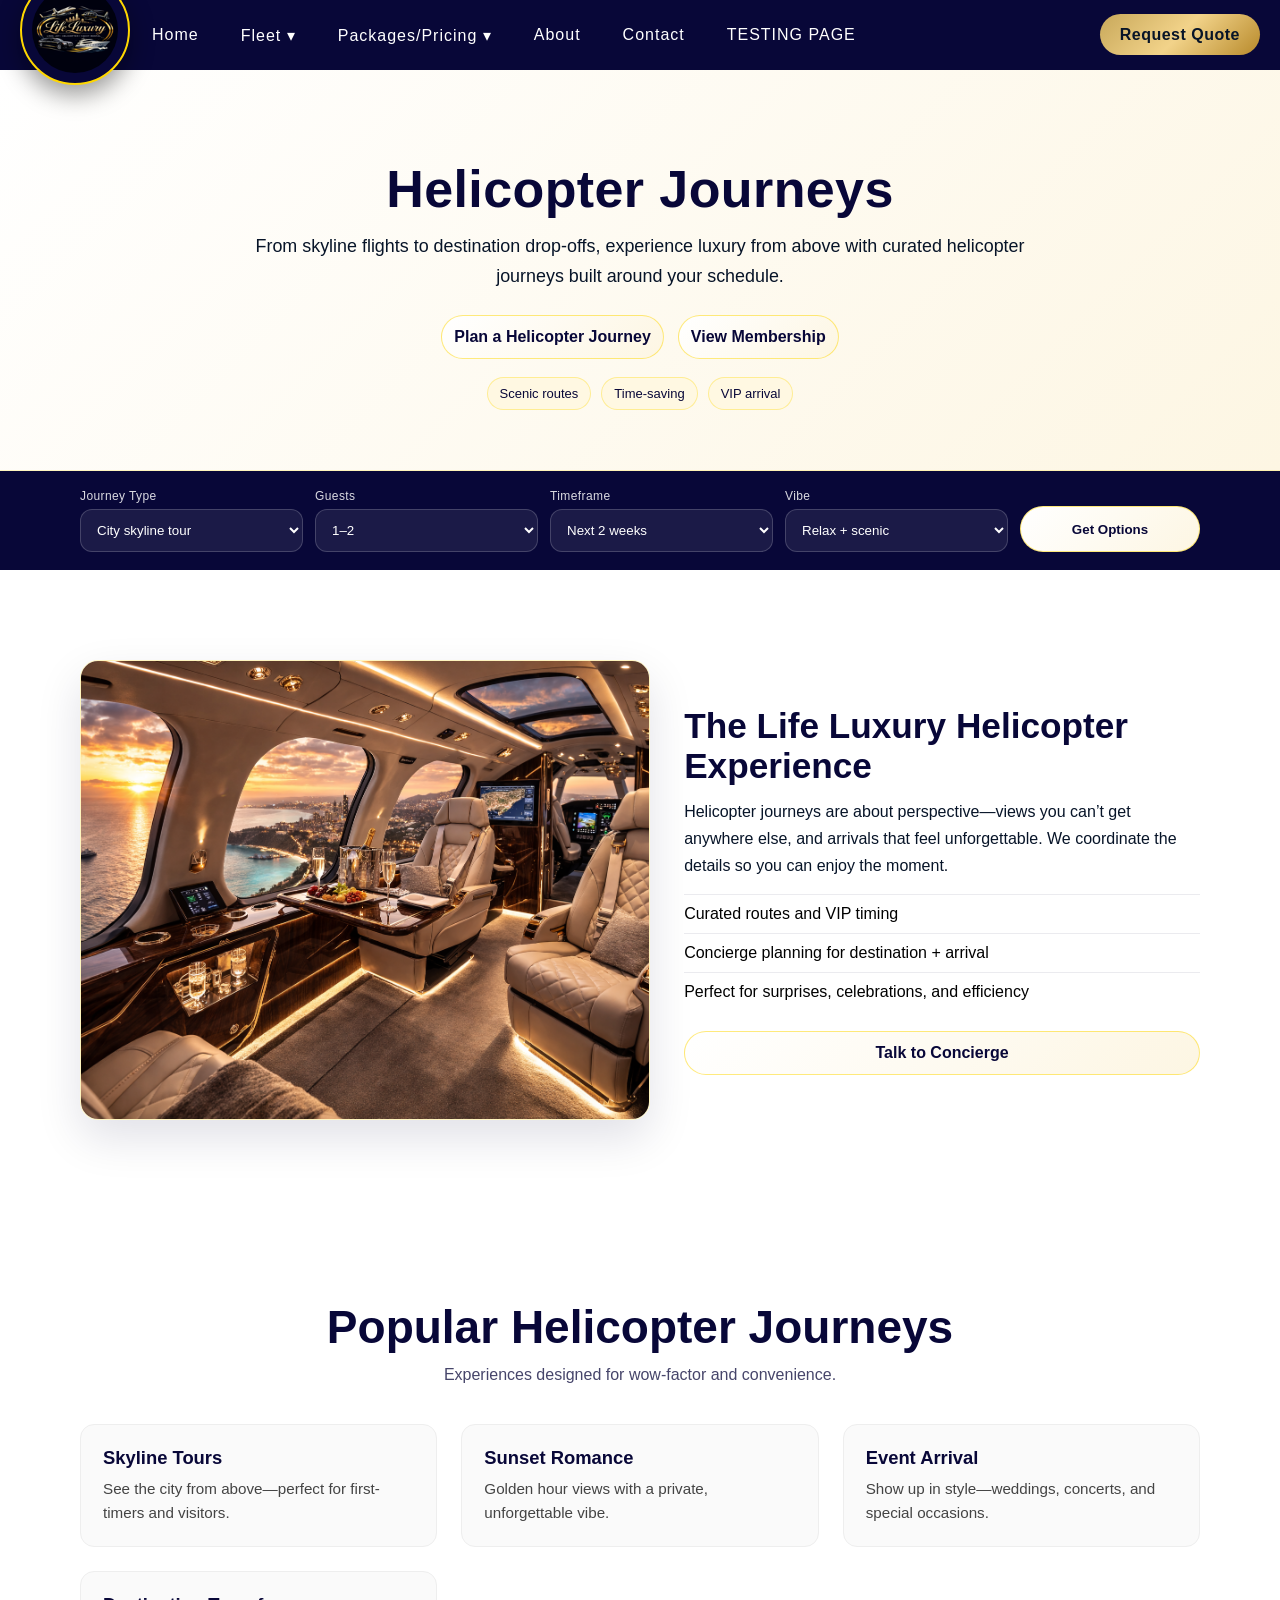
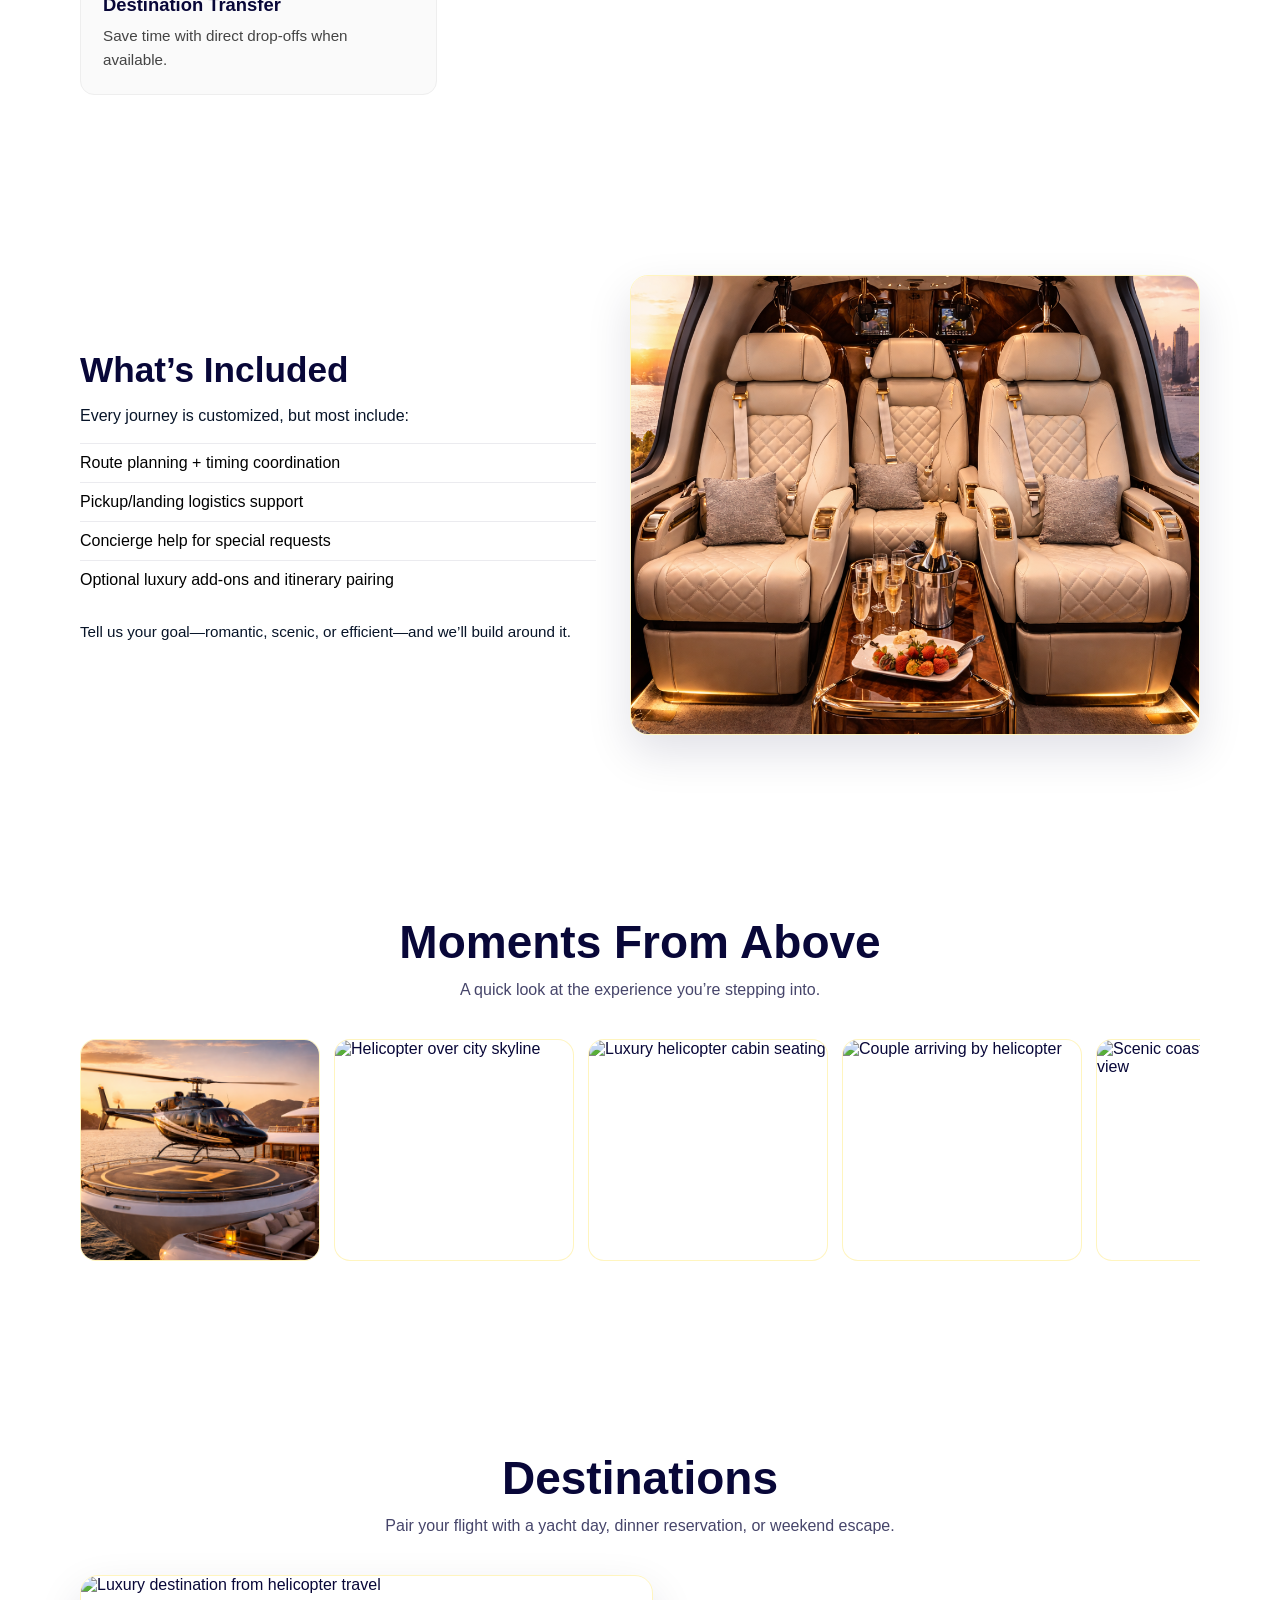
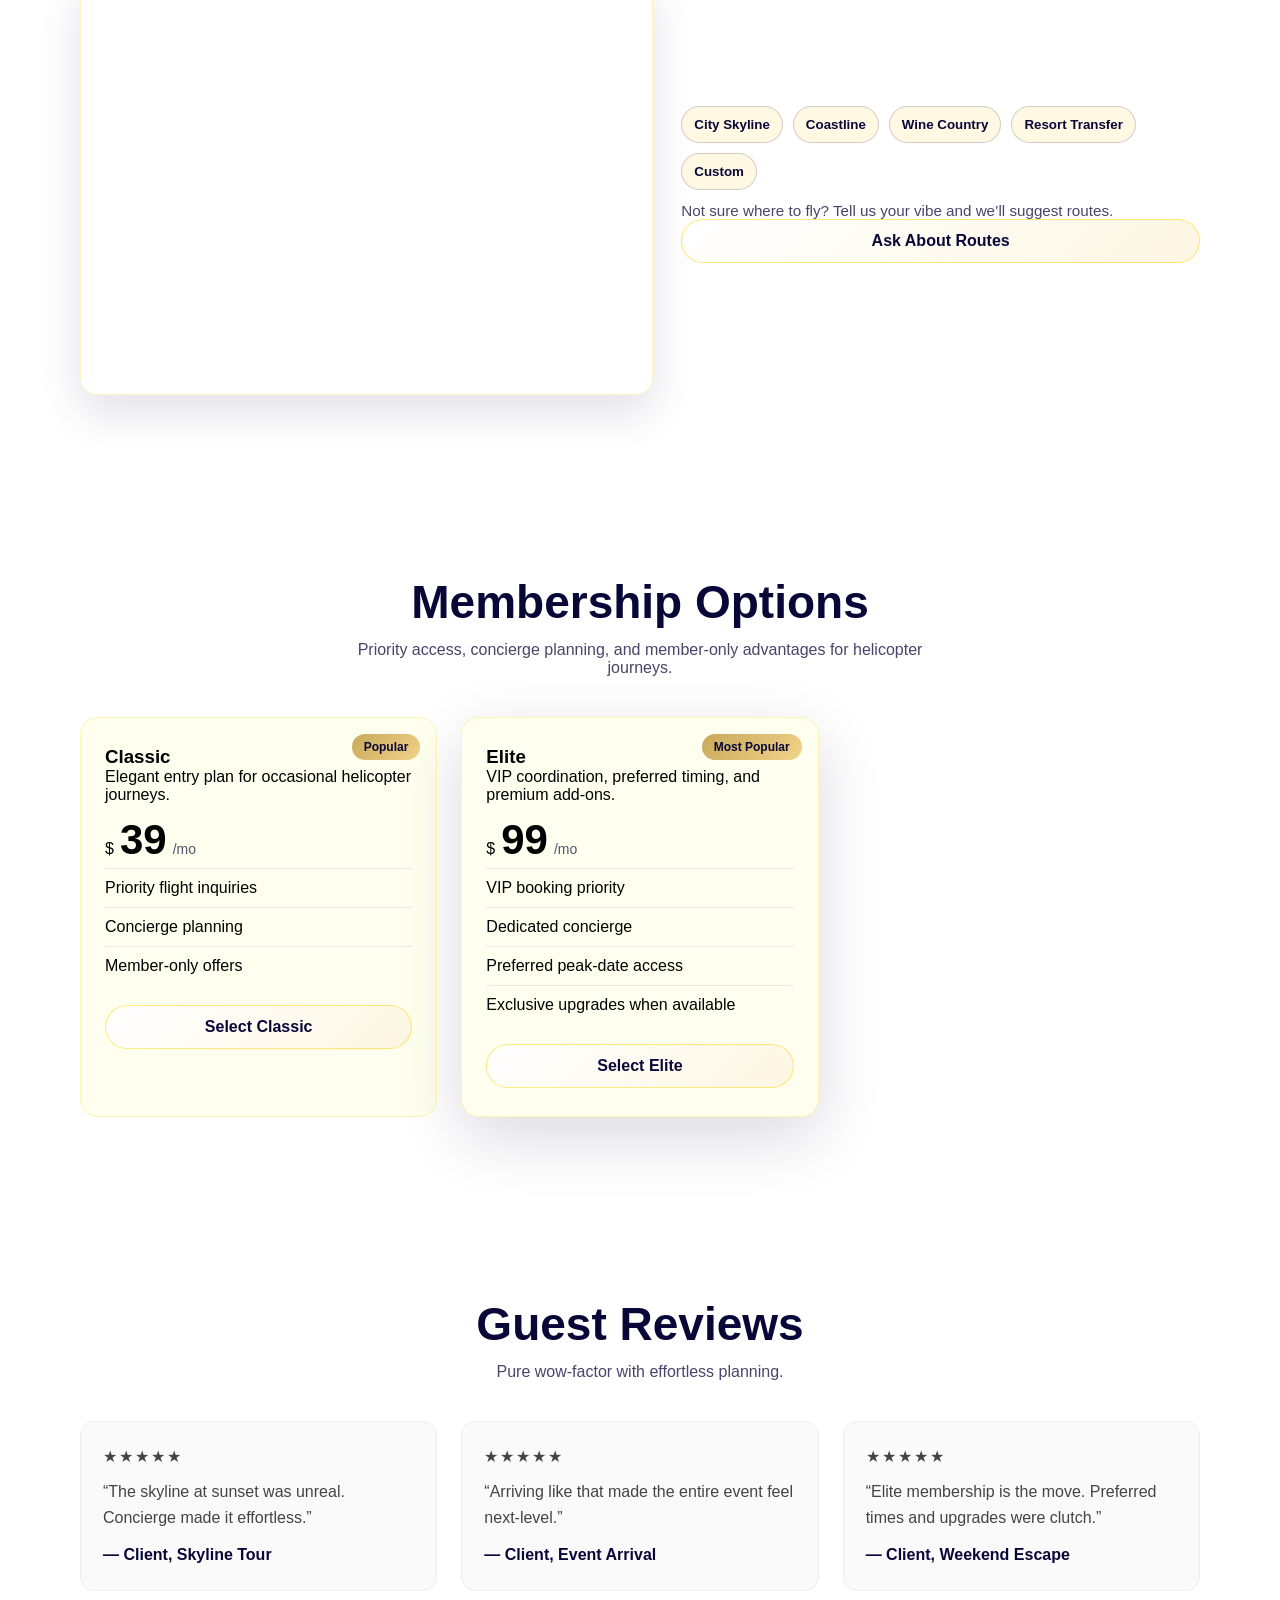
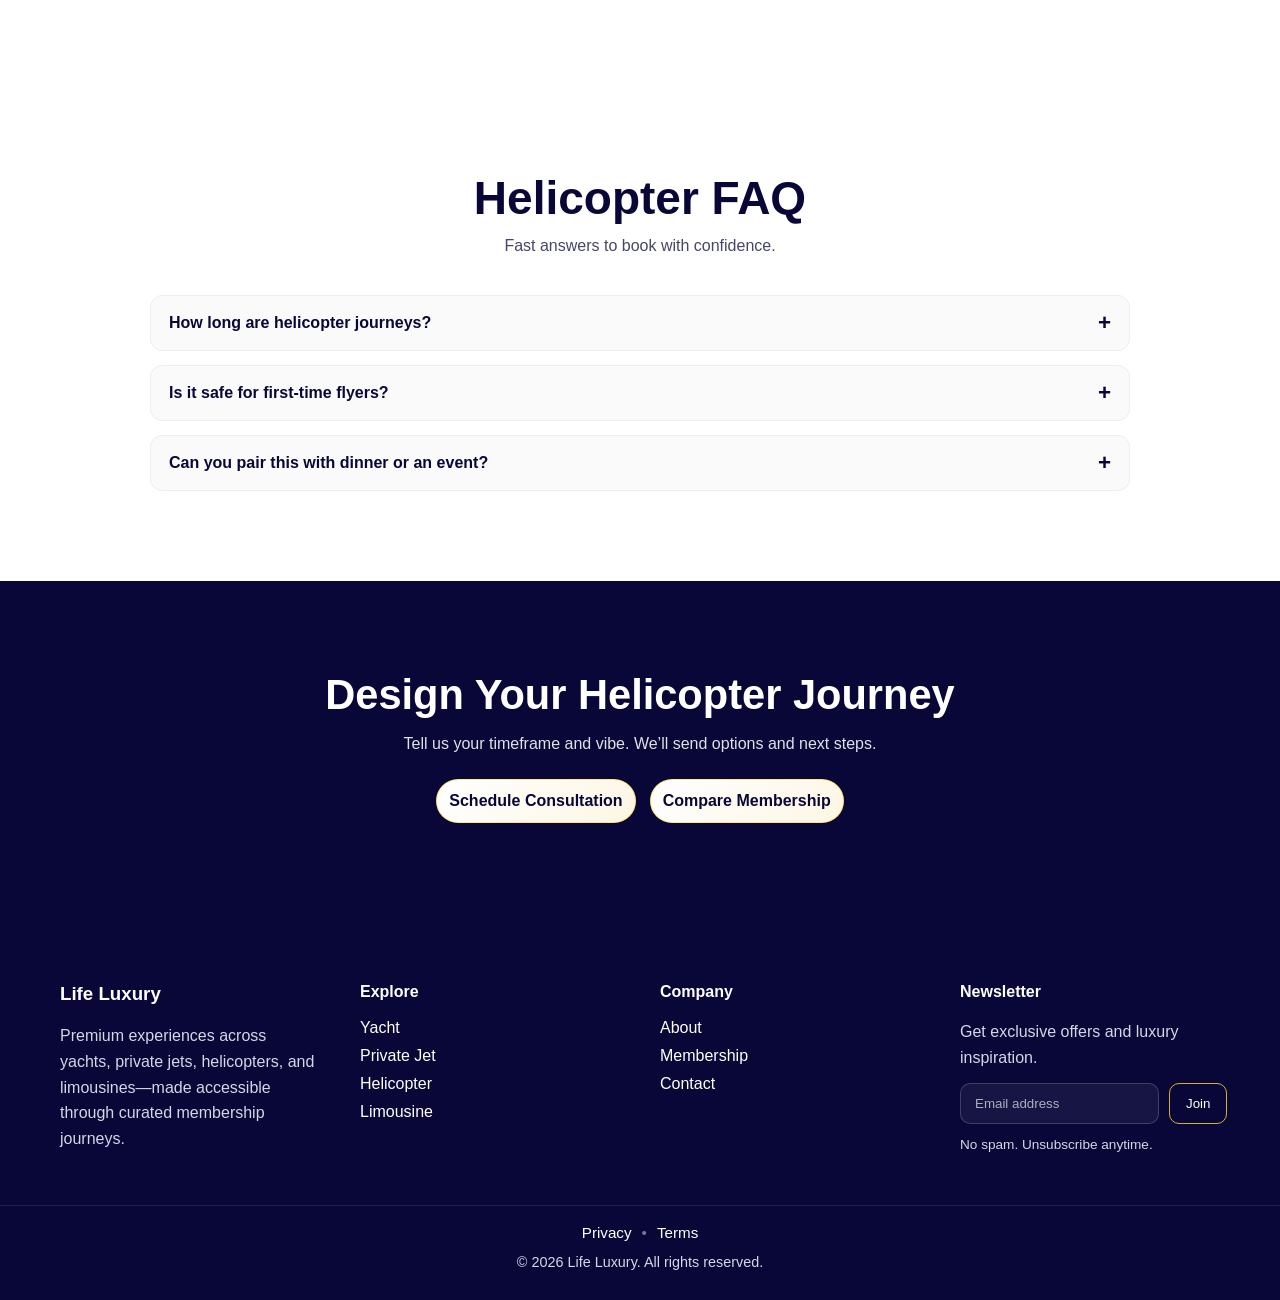
==== helicopters.html @ 91a3f9d5 "add more pictures" ====
<!doctype html>
<html lang="en">
  <head>
    <meta charset="UTF-8" />
    <meta name="viewport" content="width=device-width, initial-scale=1.0" />
    <title>Helicopter Journeys</title>
    <link rel="stylesheet" href="CSS/helicopter.css" />
    <link rel="stylesheet" href="CSS/main.css" />
  </head>
  <body>
    <header class="site-header">
      <!-- Logo -->
      <div id="logo">
        <a href="index.html">
          <img src="images/life-luxury-logo.png" alt="Life Luxury Logo" />
        </a>
      </div>

      <!-- Hamburger -->
      <button
        class="nav-toggle"
        id="navToggle"
        type="button"
        aria-label="Open menu"
        aria-expanded="false"
        aria-controls="luxNav"
      >
        <span></span>
        <span></span>
        <span></span>
      </button>

      <!-- NAV -->
      <nav class="lux-nav" id="luxNav">
        <ul class="nav-links">
          <li><a href="index.html">Home</a></li>

          <li class="has-dropdown" tabindex="0">
            <a href="#">Fleet ▾</a>
            <ul class="dropdown">
              <li><a href="yachts.html">Yachts</a></li>
              <li><a href="jets.html">Private Jets</a></li>
              <li><a href="helicopters.html">Helicopters</a></li>
              <li><a href="limos.html">Limousines</a></li>
            </ul>
          </li>

          <li class="has-dropdown" tabindex="0">
            <a href="#">Packages/Pricing ▾</a>
            <ul class="dropdown">
              <li><a href="packages.html">Signature Experiences</a></li>
              <li><a href="proposal.html">Proposal Packages</a></li>
              <li><a href="pricing.html">Pricing</a></li>
            </ul>
          </li>

          <li><a href="about.html">About</a></li>
          <li><a href="contact.html">Contact</a></li>
          <li><a href="test.html">TESTING PAGE</a></li>
        </ul>
      </nav>

      <!-- CTA -->
      <div class="header-cta">
        <a href="contact.html" class="nav-cta">Request Quote</a>
      </div>
    </header>
    <!-- Main Content -->
    <!-- HERO -->
    <section class="lux-hero helicopter-hero" id="top">
      <div class="lux-wrap">
        <div class="lux-hero-content">
          <h1>Helicopter Journeys</h1>
          <p>
            From skyline flights to destination drop-offs, experience luxury
            from above with curated helicopter journeys built around your
            schedule.
          </p>

          <div class="lux-hero-actions">
            <a class="lux-btn" href="#consultation"
              >Plan a Helicopter Journey</a
            >
            <a class="lux-btn lux-btn-ghost" href="pricing.html"
              >View Membership</a
            >
          </div>

          <div class="lux-trust-row" aria-label="Key benefits">
            <span class="lux-trust-pill">Scenic routes</span>
            <span class="lux-trust-pill">Time-saving</span>
            <span class="lux-trust-pill">VIP arrival</span>
          </div>
        </div>
      </div>
    </section>

    <!-- QUICK STRIP -->
    <section class="lux-quick" aria-label="Quick quote strip">
      <div class="lux-wrap">
        <form class="lux-quick-form" action="#consultation">
          <div class="lux-quick-grid">
            <label class="lux-field">
              <span class="lux-label">Journey Type</span>
              <select class="lux-input" name="journeyType">
                <option>City skyline tour</option>
                <option>Romantic sunset flight</option>
                <option>Event arrival</option>
                <option>Destination transfer</option>
                <option>Custom</option>
              </select>
            </label>

            <label class="lux-field">
              <span class="lux-label">Guests</span>
              <select class="lux-input" name="guests">
                <option>1–2</option>
                <option>3–4</option>
                <option>5–6</option>
                <option>Group / multiple flights</option>
              </select>
            </label>

            <label class="lux-field">
              <span class="lux-label">Timeframe</span>
              <select class="lux-input" name="timeframe">
                <option>Next 2 weeks</option>
                <option>Next month</option>
                <option>2–3 months</option>
                <option>Flexible</option>
              </select>
            </label>

            <label class="lux-field">
              <span class="lux-label">Vibe</span>
              <select class="lux-input" name="vibe">
                <option>Relax + scenic</option>
                <option>Luxury + celebration</option>
                <option>Fast + efficient</option>
              </select>
            </label>

            <button class="lux-btn" type="submit">Get Options</button>
          </div>
        </form>
      </div>
    </section>

    <!-- SPLIT #1 -->
    <section class="lux-split" aria-label="Helicopter experience">
      <div class="lux-wrap">
        <div class="lux-split-grid">
          <div class="lux-split-media">
            <img
              src="images/luxury-helicopter-lifestyle.png"
              alt="Luxury helicopter lifestyle"
              loading="lazy"
            />
          </div>

          <div class="lux-split-text">
            <h2>The Life Luxury Helicopter Experience</h2>
            <p>
              Helicopter journeys are about perspective—views you can’t get
              anywhere else, and arrivals that feel unforgettable. We coordinate
              the details so you can enjoy the moment.
            </p>

            <ul class="lux-list">
              <li>Curated routes and VIP timing</li>
              <li>Concierge planning for destination + arrival</li>
              <li>Perfect for surprises, celebrations, and efficiency</li>
            </ul>

            <a class="lux-btn" href="#consultation">Talk to Concierge</a>
          </div>
        </div>
      </div>
    </section>

    <!-- POPULAR JOURNEYS -->
    <section class="lux-section" id="journeys">
      <div class="lux-wrap">
        <header class="lux-head">
          <h2>Popular Helicopter Journeys</h2>
          <p class="lux-sub">
            Experiences designed for wow-factor and convenience.
          </p>
        </header>

        <div class="lux-grid lux-grid-4">
          <article class="lux-mini-card">
            <h3>Skyline Tours</h3>
            <p>
              See the city from above—perfect for first-timers and visitors.
            </p>
          </article>

          <article class="lux-mini-card">
            <h3>Sunset Romance</h3>
            <p>Golden hour views with a private, unforgettable vibe.</p>
          </article>

          <article class="lux-mini-card">
            <h3>Event Arrival</h3>
            <p>Show up in style—weddings, concerts, and special occasions.</p>
          </article>

          <article class="lux-mini-card">
            <h3>Destination Transfer</h3>
            <p>Save time with direct drop-offs when available.</p>
          </article>
        </div>
      </div>
    </section>

    <!-- SPLIT #2 -->
    <section class="lux-split lux-split-reverse" aria-label="What's included">
      <div class="lux-wrap">
        <div class="lux-split-grid">
          <div class="lux-split-text">
            <h2>What’s Included</h2>
            <p>Every journey is customized, but most include:</p>

            <ul class="lux-list">
              <li>Route planning + timing coordination</li>
              <li>Pickup/landing logistics support</li>
              <li>Concierge help for special requests</li>
              <li>Optional luxury add-ons and itinerary pairing</li>
            </ul>

            <p class="lux-note">
              Tell us your goal—romantic, scenic, or efficient—and we’ll build
              around it.
            </p>
          </div>

          <div class="lux-split-media">
            <img
              src="images/helicopter-cabin.png"
              alt="Helicopter cabin interior"
              loading="lazy"
            />
          </div>
        </div>
      </div>
    </section>

    <!-- GALLERY -->
    <section class="lux-section alt" aria-label="Gallery">
      <div class="lux-wrap">
        <header class="lux-head">
          <h2>Moments From Above</h2>
          <p class="lux-sub">
            A quick look at the experience you’re stepping into.
          </p>
        </header>

        <div
          class="lux-gallery"
          role="region"
          aria-label="Helicopter photo gallery"
        >
          <figure class="lux-gallery-item">
            <img
              src="images/helicopter-on-helopad.png"
              alt="Helicopter at helipad"
              loading="lazy"
            />
          </figure>
          <figure class="lux-gallery-item">
            <img
              src="images/heli-gallery-2.jpg"
              alt="Helicopter over city skyline"
              loading="lazy"
            />
          </figure>
          <figure class="lux-gallery-item">
            <img
              src="images/heli-gallery-3.jpg"
              alt="Luxury helicopter cabin seating"
              loading="lazy"
            />
          </figure>
          <figure class="lux-gallery-item">
            <img
              src="images/heli-gallery-4.jpg"
              alt="Couple arriving by helicopter"
              loading="lazy"
            />
          </figure>
          <figure class="lux-gallery-item">
            <img
              src="images/heli-gallery-5.jpg"
              alt="Scenic coastline helicopter view"
              loading="lazy"
            />
          </figure>
        </div>
      </div>
    </section>

    <!-- DESTINATIONS -->
    <section class="lux-section" id="destinations">
      <div class="lux-wrap">
        <header class="lux-head">
          <h2>Destinations</h2>
          <p class="lux-sub">
            Pair your flight with a yacht day, dinner reservation, or weekend
            escape.
          </p>
        </header>

        <div class="lux-destinations">
          <div class="lux-destinations-media">
            <img
              src="images/heli-destination.jpg"
              alt="Luxury destination from helicopter travel"
              loading="lazy"
            />
          </div>

          <div class="lux-destinations-text">
            <div class="lux-chips" role="list" aria-label="Destination ideas">
              <button class="lux-chip" type="button">City Skyline</button>
              <button class="lux-chip" type="button">Coastline</button>
              <button class="lux-chip" type="button">Wine Country</button>
              <button class="lux-chip" type="button">Resort Transfer</button>
              <button class="lux-chip" type="button">Custom</button>
            </div>

            <p class="lux-note">
              Not sure where to fly? Tell us your vibe and we’ll suggest routes.
            </p>

            <a class="lux-btn lux-btn-ghost" href="#consultation"
              >Ask About Routes</a
            >
          </div>
        </div>
      </div>
    </section>

    <!-- MEMBERSHIP PREVIEW -->
    <section class="lux-pricing-preview alt" id="membership">
      <div class="lux-wrap">
        <header class="lux-head">
          <h2>Membership Options</h2>
          <p class="lux-sub">
            Priority access, concierge planning, and member-only advantages for
            helicopter journeys.
          </p>
        </header>

        <div class="lux-grid lux-grid-2">
          <article class="lux-card">
            <div class="lux-card-top">
              <h3>Classic</h3>
              <p>Elegant entry plan for occasional helicopter journeys.</p>
            </div>

            <div class="lux-badge">Popular</div>

            <div class="lux-price">
              <span class="lux-currency">$</span>
              <span class="lux-amount" data-month="39" data-year="399">39</span>
              <span class="lux-per" data-month="/mo" data-year="/yr">/mo</span>
            </div>

            <ul class="lux-list">
              <li>Priority flight inquiries</li>
              <li>Concierge planning</li>
              <li>Member-only offers</li>
            </ul>

            <a class="lux-btn" href="pricing.html">Select Classic</a>
          </article>

          <article class="lux-card lux-elite">
            <div class="lux-card-top">
              <h3>Elite</h3>
              <p>VIP coordination, preferred timing, and premium add-ons.</p>
            </div>

            <div class="lux-badge">Most Popular</div>

            <div class="lux-price">
              <span class="lux-currency">$</span>
              <span class="lux-amount" data-month="99" data-year="999">99</span>
              <span class="lux-per" data-month="/mo" data-year="/yr">/mo</span>
            </div>

            <ul class="lux-list">
              <li>VIP booking priority</li>
              <li>Dedicated concierge</li>
              <li>Preferred peak-date access</li>
              <li>Exclusive upgrades when available</li>
            </ul>

            <a class="lux-btn" href="pricing.html">Select Elite</a>
          </article>
        </div>
      </div>
    </section>

    <!-- REVIEWS -->
    <section class="lux-section" id="reviews">
      <div class="lux-wrap">
        <header class="lux-head">
          <h2>Guest Reviews</h2>
          <p class="lux-sub">Pure wow-factor with effortless planning.</p>
        </header>

        <div class="lux-grid lux-grid-3">
          <article class="lux-quote">
            <p class="lux-stars" aria-label="5 out of 5 stars">★★★★★</p>
            <p>
              “The skyline at sunset was unreal. Concierge made it effortless.”
            </p>
            <p class="lux-quote-by">— Client, Skyline Tour</p>
          </article>

          <article class="lux-quote">
            <p class="lux-stars" aria-label="5 out of 5 stars">★★★★★</p>
            <p>“Arriving like that made the entire event feel next-level.”</p>
            <p class="lux-quote-by">— Client, Event Arrival</p>
          </article>

          <article class="lux-quote">
            <p class="lux-stars" aria-label="5 out of 5 stars">★★★★★</p>
            <p>
              “Elite membership is the move. Preferred times and upgrades were
              clutch.”
            </p>
            <p class="lux-quote-by">— Client, Weekend Escape</p>
          </article>
        </div>
      </div>
    </section>

    <!-- FAQ -->
    <section class="lux-section alt" id="faq">
      <div class="lux-wrap">
        <header class="lux-head">
          <h2>Helicopter FAQ</h2>
          <p class="lux-sub">Fast answers to book with confidence.</p>
        </header>

        <div class="lux-faq">
          <details class="lux-faq-item">
            <summary>How long are helicopter journeys?</summary>
            <p>
              Journeys vary—from short scenic flights to longer transfers. We’ll
              tailor it to your goal and schedule.
            </p>
          </details>

          <details class="lux-faq-item">
            <summary>Is it safe for first-time flyers?</summary>
            <p>
              Yes. We guide you through arrival, boarding, comfort, and
              expectations so it feels smooth.
            </p>
          </details>

          <details class="lux-faq-item">
            <summary>Can you pair this with dinner or an event?</summary>
            <p>
              Absolutely—concierge can coordinate timing and pairing for a full
              luxury itinerary.
            </p>
          </details>
        </div>
      </div>
    </section>

    <!-- FINAL CTA -->
    <section id="consultation" class="lux-cta">
      <div class="lux-wrap">
        <h2>Design Your Helicopter Journey</h2>
        <p>
          Tell us your timeframe and vibe. We’ll send options and next steps.
        </p>

        <div class="lux-cta-actions">
          <a class="lux-btn" href="contact.html">Schedule Consultation</a>
          <a class="lux-btn lux-btn-ghost" href="pricing.html"
            >Compare Membership</a
          >
        </div>
      </div>
    </section>

    <!-- FOOTER -->
    <footer class="lux-footer">
      <div class="lux-footer-container">
        <div>
          <h3>Life Luxury</h3>
          <p>
            Premium experiences across yachts, private jets, helicopters, and
            limousines—made accessible through curated membership journeys.
          </p>
        </div>

        <div>
          <h4>Explore</h4>
          <ul>
            <li><a href="yacht.html">Yacht</a></li>
            <li><a href="jet.html">Private Jet</a></li>
            <li><a href="helicopter.html">Helicopter</a></li>
            <li><a href="limousine.html">Limousine</a></li>
          </ul>
        </div>

        <div>
          <h4>Company</h4>
          <ul>
            <li><a href="about.html">About</a></li>
            <li><a href="pricing.html">Membership</a></li>
            <li><a href="contact.html">Contact</a></li>
          </ul>
        </div>

        <div>
          <h4>Newsletter</h4>
          <p class="lux-muted">Get exclusive offers and luxury inspiration.</p>
          <form class="lux-newsletter">
            <input
              type="email"
              placeholder="Email address"
              aria-label="Email address"
            />
            <button type="submit">Join</button>
          </form>
          <p class="lux-legal-note">No spam. Unsubscribe anytime.</p>
        </div>
      </div>

      <div class="lux-footer-bottom">
        <div class="lux-legal-links">
          <a href="privacy.html">Privacy</a>
          <span class="lux-dot">•</span>
          <a href="terms.html">Terms</a>
        </div>
        <p class="lux-copy">
          © <span id="year"></span> Life Luxury. All rights reserved.
        </p>
      </div>
    </footer>
    <script src="JS/helicopter.js"></script>
  </body>
</html>
---- CSS/helicopter.css ----
/* =========================================================
   HELICOPTER PAGE — CSS (MATCHES YOUR YACHT + JET PAGES)
   Paste at the BOTTOM of main.css
   Uses your existing .lux- system + navy/ivory/gold palette
   ========================================================= */

/* Hero variation (on-brand, unique to helicopter) */
.helicopter-hero {
  background: linear-gradient(135deg, #ffffff, #fdf6e3);
  border-bottom: 1px solid rgba(255, 215, 0, 0.25);
}

/* Optional: if you want a helicopter hero background image
.helicopter-hero{
  background:
    linear-gradient(135deg, rgba(255,255,255,0.92), rgba(253,246,227,0.92)),
    url("../images/heli-hero.jpg") center/cover no-repeat;
  border-bottom: 1px solid rgba(255,215,0,0.25);
}
*/

/* =========================
   HERO (inherits your jet/yacht styling)
   ========================= */
.lux-hero {
  padding: 90px 16px 60px;
  position: relative;
  overflow: hidden;
}

.lux-hero-content {
  max-width: 920px;
  margin: 0 auto;
  text-align: center;
}

.lux-hero h1 {
  font-size: clamp(2rem, 4.8vw, 3.25rem);
  line-height: 1.12;
  letter-spacing: 0.4px;
  color: #080738;
  margin-bottom: 14px;
}

.lux-hero p {
  font-size: clamp(1rem, 1.4vw, 1.15rem);
  line-height: 1.65;
  color: #071428;
  max-width: 780px;
  margin: 0 auto 24px;
}

.lux-hero-actions {
  display: flex;
  justify-content: center;
  gap: 14px;
  flex-wrap: wrap;
  margin-top: 10px;
}

/* Trust pills */
.lux-trust-row {
  display: flex;
  justify-content: center;
  gap: 10px;
  flex-wrap: wrap;
  margin-top: 18px;
}

.lux-trust-pill {
  padding: 8px 12px;
  border-radius: 999px;
  font-size: 13px;
  color: #080738;
  background: #fff8e2;
  border: 1px solid rgba(255, 215, 0, 0.35);
}

/* =========================
   QUICK QUOTE STRIP (same as jet/yacht)
   ========================= */
.lux-quick {
  background: #080738;
  color: #ffffff;
  padding: 18px 16px;
}

.lux-quick-form {
  margin: 0;
}

.lux-quick-grid {
  display: grid;
  grid-template-columns: repeat(4, minmax(140px, 1fr)) auto;
  gap: 12px;
  align-items: end;
}

.lux-field {
  display: grid;
  gap: 6px;
}

.lux-label {
  font-size: 12px;
  letter-spacing: 0.4px;
  color: rgba(255, 255, 255, 0.85);
}

.lux-input {
  width: 100%;
  padding: 12px 12px;
  border-radius: 12px;
  border: 1px solid rgba(255, 255, 255, 0.18);
  background: rgba(255, 255, 255, 0.08);
  color: #ffffff;
  outline: none;
}

.lux-input:focus {
  border-color: #d4af37;
  box-shadow: 0 0 0 4px rgba(212, 175, 55, 0.18);
}

.lux-input option {
  color: #080738;
}

/* Make button fit strip */
.lux-quick .lux-btn {
  min-width: 180px;
  height: 46px;
  display: inline-flex;
  align-items: center;
  justify-content: center;
  padding: 0 18px;
}

/* Responsive */
@media (max-width: 980px) {
  .lux-quick-grid {
    grid-template-columns: 1fr 1fr;
  }
  .lux-quick .lux-btn {
    grid-column: 1 / -1;
    width: 100%;
  }
}

/* =========================
   SPLIT (flip-flop)
   ========================= */
.lux-split {
  padding: 90px 20px;
  background: #ffffff;
}

.lux-split-grid {
  display: grid;
  grid-template-columns: 1.05fr 0.95fr;
  gap: 34px;
  align-items: center;
}

/* Reverse */
.lux-split-reverse .lux-split-grid {
  grid-template-columns: 0.95fr 1.05fr;
}
.lux-split-reverse .lux-split-media {
  order: 2;
}
.lux-split-reverse .lux-split-text {
  order: 1;
}

/* Images */
.lux-split-media img {
  width: 100%;
  height: 460px;
  object-fit: cover;
  border-radius: 18px;
  border: 1px solid rgba(255, 215, 0, 0.25);
  box-shadow: 0 18px 45px rgba(8, 7, 56, 0.12);
}

.lux-split-text h2 {
  font-size: clamp(1.6rem, 3vw, 2.2rem);
  margin-bottom: 12px;
  color: #080738;
}

.lux-split-text p {
  color: #071428;
  line-height: 1.7;
  margin-bottom: 14px;
}

.lux-note {
  font-size: 0.95rem;
  color: rgba(8, 7, 56, 0.75);
  margin-top: 10px;
}

@media (max-width: 900px) {
  .lux-split-grid {
    grid-template-columns: 1fr;
  }
  .lux-split-media img {
    height: 320px;
  }
}

/* =========================
   SECTIONS + GRID VARIANTS
   ========================= */
.lux-section {
  padding: 90px 20px;
  background: #ffffff;
  color: #080738;
}

.lux-section.alt {
  background: #ffffff;
}

.lux-grid-2 {
  grid-template-columns: repeat(2, 1fr);
}
.lux-grid-3 {
  grid-template-columns: repeat(3, 1fr);
}
.lux-grid-4 {
  grid-template-columns: repeat(4, 1fr);
}

@media (max-width: 1100px) {
  .lux-grid-4 {
    grid-template-columns: repeat(2, 1fr);
  }
  .lux-grid-3 {
    grid-template-columns: repeat(2, 1fr);
  }
}

@media (max-width: 700px) {
  .lux-grid-2,
  .lux-grid-3,
  .lux-grid-4 {
    grid-template-columns: 1fr;
  }
}

/* Mini cards (Popular Journeys) */
.lux-mini-card {
  background: #fafafa;
  border: 1px solid #eee;
  border-radius: 14px;
  padding: 22px;
  transition: 0.3s ease;
  text-align: left;
}

.lux-mini-card h3 {
  color: #080738;
  margin-bottom: 8px;
  font-size: 1.15rem;
}

.lux-mini-card p {
  color: #444;
  line-height: 1.55;
  font-size: 0.95rem;
}

.lux-mini-card:hover {
  transform: translateY(-6px);
  border-color: #d4af37;
  box-shadow: 0 16px 36px rgba(0, 0, 0, 0.07);
}

/* =========================
   GALLERY STRIP
   ========================= */
.lux-gallery {
  display: grid;
  grid-auto-flow: column;
  grid-auto-columns: minmax(240px, 1fr);
  gap: 14px;
  overflow-x: auto;
  padding-bottom: 10px;
  scroll-snap-type: x mandatory;
}

.lux-gallery::-webkit-scrollbar {
  height: 10px;
}

.lux-gallery::-webkit-scrollbar-thumb {
  background: rgba(8, 7, 56, 0.2);
  border-radius: 999px;
}

.lux-gallery-item {
  scroll-snap-align: start;
  border-radius: 16px;
  overflow: hidden;
  border: 1px solid rgba(255, 215, 0, 0.25);
  background: #ffffff;
}

.lux-gallery-item img {
  width: 100%;
  height: 220px;
  object-fit: cover;
}

/* =========================
   DESTINATIONS (image + chips)
   ========================= */
.lux-destinations {
  display: grid;
  grid-template-columns: 1.05fr 0.95fr;
  gap: 28px;
  align-items: center;
}

.lux-destinations-media img {
  width: 100%;
  height: 420px;
  object-fit: cover;
  border-radius: 18px;
  border: 1px solid rgba(255, 215, 0, 0.25);
  box-shadow: 0 18px 45px rgba(8, 7, 56, 0.12);
}

.lux-chips {
  display: flex;
  flex-wrap: wrap;
  gap: 10px;
  margin-bottom: 12px;
}

.lux-chip {
  border: 1px solid rgba(8, 7, 56, 0.18);
  background: #fff8e2;
  color: #080738;
  padding: 10px 12px;
  border-radius: 999px;
  cursor: pointer;
  transition: 0.25s ease;
  font-weight: 600;
}

.lux-chip:hover {
  border-color: #d4af37;
  box-shadow: 0 0 0 4px rgba(212, 175, 55, 0.18);
  transform: translateY(-1px);
}

@media (max-width: 900px) {
  .lux-destinations {
    grid-template-columns: 1fr;
  }
  .lux-destinations-media img {
    height: 320px;
  }
}

/* =========================
   MEMBERSHIP PREVIEW
   ========================= */
.lux-pricing-preview {
  padding: 90px 20px;
  background: #ffffff;
}

.lux-elite {
  border: 2px solid gold;
  box-shadow: 0 20px 65px rgba(8, 7, 56, 0.15);
}

/* =========================
   REVIEWS
   ========================= */
.lux-quote {
  background: #fafafa;
  border: 1px solid #eee;
  border-radius: 14px;
  padding: 22px;
}

.lux-stars {
  color: #d4af37;
  letter-spacing: 2px;
  margin-bottom: 10px;
  font-size: 1rem;
}

.lux-quote p {
  color: #444;
  line-height: 1.6;
}

.lux-quote-by {
  margin-top: 12px;
  font-weight: 700;
  color: #080738 !important;
}

/* =========================
   FAQ (details)
   ========================= */
.lux-faq {
  display: grid;
  gap: 14px;
  max-width: 980px;
  margin: 0 auto;
}

.lux-faq-item {
  border: 1px solid #eee;
  border-radius: 12px;
  background: #fafafa;
  overflow: hidden;
  transition:
    border-color 0.3s ease,
    box-shadow 0.3s ease,
    transform 0.3s ease;
}

.lux-faq-item[open] {
  border-color: #d4af37;
  box-shadow: 0 14px 30px rgba(0, 0, 0, 0.06);
}

.lux-faq-item summary {
  cursor: pointer;
  list-style: none;
  padding: 18px 18px;
  font-weight: 600;
  position: relative;
  outline: none;
  color: #080738;
}

.lux-faq-item summary::-webkit-details-marker {
  display: none;
}

.lux-faq-item summary::after {
  content: "+";
  position: absolute;
  right: 18px;
  top: 50%;
  transform: translateY(-50%);
  font-size: 1.4rem;
  color: #080738;
}

.lux-faq-item[open] summary::after {
  content: "–";
}

.lux-faq-item p {
  padding: 0 18px 18px 18px;
  color: #444;
  line-height: 1.6;
}

/* =========================
   FINAL CTA
   ========================= */
.lux-cta {
  padding: 90px 20px;
  background: #080738;
  color: #ffffff;
  text-align: center;
}

.lux-cta h2 {
  font-size: clamp(1.8rem, 3.5vw, 2.6rem);
  margin-bottom: 12px;
}

.lux-cta p {
  max-width: 760px;
  margin: 0 auto 22px;
  color: rgba(255, 255, 255, 0.88);
  line-height: 1.65;
}

.lux-cta-actions {
  display: flex;
  justify-content: center;
  gap: 14px;
  flex-wrap: wrap;
}

/* =========================
   MOBILE SPACING POLISH
   ========================= */
@media (max-width: 600px) {
  .lux-hero {
    padding: 70px 16px 46px;
  }

  .lux-section,
  .lux-split,
  .lux-pricing-preview,
  .lux-cta {
    padding: 70px 16px;
  }
}
---- CSS/main.css ----
/* =========================================================
   LIFE LUXURY — MAIN.CSS (CLEAN + NEW NAV BAR)
   ========================================================= */

/* ========== GLOBAL RESET ========== */
* {
  box-sizing: border-box;
  margin: 0;
  padding: 0;
  font-family: Arial, sans-serif;
}

img {
  max-width: 100%;
  height: auto;
  display: block;
}

/* ========== ACCESSIBILITY ========== */
.sr-only {
  position: absolute;
  width: 1px;
  height: 1px;
  padding: 0;
  margin: -1px;
  overflow: hidden;
  clip: rect(0, 0, 0, 0);
  border: 0;
}

/* =========================================================
   NAVBAR SYSTEM (CLEAN + HAMBURGER)
   ========================================================= */

/* HEADER */
.site-header {
  position: relative;
  display: flex;
  align-items: center;
  justify-content: space-between;
  background: #080738;
  padding: 0 20px 0 140px;
  min-height: 70px;
  flex-wrap: wrap;
}

/* LOGO */
#logo {
  position: absolute;
  top: -25px;
  left: 20px;
  z-index: 2000;
}

#logo img {
  width: 110px;
  background: #080738;
  padding: 10px;
  border-radius: 50%;
  border: 2px solid gold;
  box-shadow: 0 10px 25px rgba(0, 0, 0, 0.4);
}

/* NAV */
.lux-nav {
  flex: 1;
}

.nav-links {
  list-style: none;
  display: flex;
  gap: 18px;
  align-items: center;
  flex-wrap: wrap;
}

.nav-links a {
  color: #fff;
  text-decoration: none;
  letter-spacing: 1px;
  padding: 10px 12px;
  border-radius: 999px;
  transition: 0.25s ease;
  white-space: nowrap;
}

.nav-links a:hover {
  color: gold;
  background: rgba(255, 215, 0, 0.08);
}

/* DROPDOWN */
.has-dropdown {
  position: relative;
}

.dropdown {
  position: absolute;
  top: 100%;
  left: 0;
  background: #050424;
  padding: 10px;
  border-radius: 12px;
  min-width: 200px;
  display: none;
  z-index: 2500;
}

.dropdown li {
  list-style: none;
}

.dropdown a {
  display: block;
  padding: 10px;
  border-radius: 10px;
}

.dropdown a:hover {
  background: rgba(255, 215, 0, 0.08);
}

/* Desktop hover */
.has-dropdown:hover .dropdown {
  display: block;
}

/* Mobile tap/focus */
.has-dropdown:focus-within .dropdown {
  display: block;
}

/* CTA (Desktop only) */
.header-cta {
  margin-left: 18px;
}

.nav-cta {
  background: linear-gradient(135deg, #c8a85a, #f2d38a, #b88a2b);
  color: #071428;
  padding: 12px 20px;
  border-radius: 999px;
  text-decoration: none;
  font-weight: 700;
  letter-spacing: 0.5px;
  transition: 0.25s;
}

.nav-cta:hover {
  transform: translateY(-2px);
}

/* HAMBURGER */
.nav-toggle {
  display: none; /* hidden on desktop */
  background: rgba(255, 255, 255, 0.08);
  border: 1px solid rgba(255, 255, 255, 0.18);
  width: 48px;
  height: 44px;
  border-radius: 12px;
  cursor: pointer;
  align-items: center;
  justify-content: center;
  gap: 6px;
  padding: 10px;
  transition: 0.25s ease;
}

.nav-toggle:hover {
  border-color: #d4af37;
  box-shadow: 0 0 18px rgba(212, 175, 55, 0.35);
}

.nav-toggle span {
  display: block;
  height: 2px;
  width: 22px;
  background: #ffffff;
  border-radius: 2px;
  transition: 0.25s ease;
}

/* Hamburger → X */
.nav-toggle.is-open span:nth-child(1) {
  transform: translateY(8px) rotate(45deg);
}
.nav-toggle.is-open span:nth-child(2) {
  opacity: 0;
}
.nav-toggle.is-open span:nth-child(3) {
  transform: translateY(-8px) rotate(-45deg);
}

/* MOBILE NAV */
@media (max-width: 900px) {
  .site-header {
    flex-direction: column;
    padding: 110px 16px 16px;
    gap: 14px;
  }

  #logo {
    top: 10px;
    left: 50%;
    transform: translateX(-50%);
  }

  #logo img {
    width: 95px;
    padding: 8px;
  }

  .nav-toggle {
    display: inline-flex;
    position: absolute;
    right: 16px;
    top: 18px;
    z-index: 3000;
  }

  /* Hide nav until toggled */
  .lux-nav {
    display: none;
    width: 100%;
  }

  .lux-nav.is-open {
    display: block;
  }

  .nav-links {
    flex-direction: column;
    width: 100%;
    text-align: center;
    gap: 10px;
    padding: 12px 0 6px;
  }

  .nav-links a {
    width: 100%;
    max-width: 360px;
    margin: 0 auto;
  }

  /* Dropdown should not be absolute on mobile */
  .dropdown {
    position: relative;
    top: 0;
    left: 0;
    margin-top: 8px;
  }

  /* ✅ Hide Request Quote on mobile */
  .header-cta {
    display: none;
  }
}

/* =========================================================
   BUTTONS
   ========================================================= */

.section-cta {
  margin-top: 22px;
}

@media (max-width: 768px) {
  .section-cta {
    text-align: center;
  }
}

.cta-btn {
  display: inline-block;
  padding: 14px 32px;
  font-size: 1rem;
  font-weight: 700;
  letter-spacing: 0.5px;
  background: linear-gradient(135deg, #c8a85a, #f2d38a, #b88a2b);
  color: #071428;
  text-decoration: none;
  border-radius: 999px;
  border: 1px solid rgba(255, 255, 255, 0.25);
  box-shadow: 0 12px 26px rgba(0, 0, 0, 0.28);
  transition: all 0.25s ease;
  min-width: 220px;
  text-align: center;
}

.cta-btn:hover {
  transform: translateY(-2px);
  box-shadow: 0 16px 36px rgba(0, 0, 0, 0.38);
  filter: brightness(1.05);
}

.cta-btn:active {
  transform: translateY(0);
}

.cta-outline {
  display: inline-block;
  padding: 14px 28px;
  min-width: 220px;
  text-align: center;
  border-radius: 999px;
  border: 1.5px solid #071428;
  color: #080738;
  text-decoration: none;
  font-weight: 700;
  letter-spacing: 0.4px;
  transition: 0.25s ease;
  background: ivory;
}

.cta-outline:hover {
  background: #080738;
  color: #c8a85a;
  transform: translateY(-2px);
}

@media (max-width: 480px) {
  .cta-btn,
  .cta-outline {
    width: 100%;
    max-width: 340px;
    font-size: 1rem;
  }
}

/* =========================================================
   SECTION LAYOUT (TOP / MIDDLE ROWS)
   ========================================================= */

.top-row,
.middle-row {
  display: flex;
  justify-content: center;
  align-items: center;
  max-width: 1200px;
  margin: 0 auto;
  padding: 40px 20px;
  gap: 30px;
}

.leftcol,
.rightcol {
  width: 48%;
  flex: 1 1 450px;
  margin: 0.5em;
  min-width: 0;
}

.feature-image {
  width: 420px;
  max-width: 100%;
}

@media (max-width: 768px) {
  .top-row,
  .middle-row {
    flex-direction: column;
    text-align: center;
    padding: 28px 16px;
  }

  .leftcol,
  .rightcol {
    width: 100%;
    flex: 1 1 100%;
    margin: 0.5em 0;
  }

  .feature-image {
    width: 100%;
    max-width: 420px;
    margin: 0 auto;
  }
}

/* =========================================================
   HERO
   ========================================================= */

.hero-section {
  color: #080738;
  padding: 64px 16px 48px;
  text-align: center;
}

.hero-inner {
  max-width: 950px;
  margin: 0 auto;
}

.hero-section h1 {
  font-size: clamp(1.8rem, 4.5vw, 3rem);
  line-height: 1.12;
  letter-spacing: 0.5px;
  margin-bottom: 16px;
}

.hero-section p {
  font-size: clamp(1rem, 1.4vw, 1.15rem);
  line-height: 1.65;
  color: #071428;
  margin: 0 auto 26px;
  max-width: 780px;
}

.hero-cta {
  display: flex;
  justify-content: center;
  gap: 14px;
  flex-wrap: wrap;
}

@media (max-width: 768px) {
  .hero-section {
    padding: 48px 16px 32px;
  }
}

/* =========================================================
   PRICING (CLEAN — SINGLE VERSION)
   ========================================================= */

.header-price {
  border-bottom: #080738 3px solid;
}
.lux-pricing {
  background: #ffffff;
  padding: 90px 20px;
  color: #080738;
}

.lux-wrap {
  max-width: 1120px;
  margin: 0 auto;
}

.lux-head {
  text-align: center;
  margin-bottom: 40px;
}

.lux-head h2 {
  font-size: clamp(32px, 4vw, 46px);
  margin-bottom: 12px;
  color: #080738;
}

.lux-sub {
  color: rgba(8, 7, 56, 0.75);
  font-size: 16px;
  max-width: 600px;
  margin: 0 auto;
}

.lux-toggle-row {
  margin: 26px auto 0;
  display: inline-flex;
  align-items: center;
  gap: 12px;
  padding: 10px 16px;
  border-radius: 999px;
  border: 1px solid rgba(255, 215, 0, 0.35);
  background: linear-gradient(135deg, #fff, #fdf6e3);
  box-shadow: 0 10px 28px rgba(0, 0, 0, 0.08);
}

.lux-toggle-label {
  font-size: 14px;
  color: #080738;
}

.lux-save-pill {
  padding: 3px 8px;
  font-size: 12px;
  border-radius: 999px;
  background: #fff8e2;
  border: 1px solid rgba(255, 215, 0, 0.45);
}

.lux-toggle {
  width: 56px;
  height: 30px;
  border-radius: 999px;
  border: 1px solid rgba(8, 7, 56, 0.2);
  background: #ffffff;
  position: relative;
  cursor: pointer;
}

.lux-toggle-knob {
  width: 24px;
  height: 24px;
  border-radius: 50%;
  background: linear-gradient(135deg, #c8a85a, #f2d38a, #b88a2b);
  position: absolute;
  top: 50%;
  left: 4px;
  transform: translateY(-50%);
  transition: 0.25s;
}

.lux-toggle.is-yearly .lux-toggle-knob {
  left: 28px;
}

.lux-grid {
  display: grid;
  grid-template-columns: repeat(3, 1fr);
  gap: 24px;
  margin-top: 40px;
}

@media (max-width: 900px) {
  .lux-grid {
    grid-template-columns: 1fr;
  }
}

.lux-card {
  background: ivory;
  border-radius: 18px;
  padding: 28px 24px;
  border: 1px solid rgba(255, 215, 0, 0.25);
  position: relative;
  transition: 0.35s;
}

.lux-card:hover {
  transform: translateY(-7px);
  border-color: rgba(255, 215, 0, 0.7);
  box-shadow: 0 20px 55px rgba(8, 7, 56, 0.12);
}

.lux-featured {
  border: 2px solid gold;
  box-shadow: 0 20px 65px rgba(8, 7, 56, 0.15);
}

.lux-badge {
  position: absolute;
  top: 16px;
  right: 16px;
  background: linear-gradient(135deg, #c8a85a, #f2d38a);
  color: #080738;
  padding: 6px 12px;
  border-radius: 999px;
  font-size: 12px;
  font-weight: bold;
}

.lux-price {
  display: flex;
  align-items: baseline;
  gap: 6px;
  margin: 12px 0 4px;
}

.lux-currency {
  font-size: 16px;
}

.lux-amount {
  font-size: 42px;
  font-weight: 800;
}

.lux-per {
  font-size: 14px;
  color: rgba(8, 7, 56, 0.7);
}

.lux-billed {
  font-size: 13px;
  color: rgba(8, 7, 56, 0.65);
  margin-bottom: 14px;
}

.lux-list {
  list-style: none;
  padding: 0;
  margin-bottom: 20px;
}

.lux-list li {
  padding: 10px 0;
  border-top: 1px solid rgba(8, 7, 56, 0.08);
}

.lux-btn {
  display: block;
  text-align: center;
  padding: 12px;
  border-radius: 999px;
  border: 1px solid rgba(255, 215, 0, 0.5);
  text-decoration: none;
  color: #080738;
  font-weight: 700;
  transition: 0.25s;
  background: linear-gradient(135deg, #fff, #fdf6e3);
}

.lux-btn:hover {
  background: linear-gradient(135deg, #c8a85a, #f2d38a, #b88a2b);
  color: #080738;
}

.lux-btn-solid {
  background: linear-gradient(135deg, #c8a85a, #f2d38a);
}

/* =========================================================
   FLEET
   ========================================================= */

.fleet-section {
  padding: 80px 20px;
  background: #ffffff;
  color: #071428;
  text-align: center;
}

.fleet-header {
  max-width: 700px;
  margin: 0 auto 50px;
}

.fleet-header h2 {
  font-size: 2.4rem;
  margin-bottom: 10px;
  color: #071428;
}

.fleet-header p {
  color: #555;
}

.fleet-grid {
  display: grid;
  grid-template-columns: repeat(auto-fit, minmax(260px, 1fr));
  gap: 30px;
  max-width: 1200px;
  margin: auto;
}

.fleet-card {
  background: #f9f9f9;
  border-radius: 14px;
  overflow: hidden;
  transition: all 0.3s ease;
  border: 1px solid #eaeaea;
}

.fleet-card img {
  width: 100%;
  height: 200px;
  object-fit: cover;
}

.fleet-card:hover {
  transform: translateY(-8px);
  box-shadow: 0 15px 30px rgba(0, 0, 0, 0.08);
}

.fleet-content {
  padding: 20px;
}

.fleet-content h3 {
  margin-bottom: 10px;
  color: #071428;
}

.fleet-content p {
  font-size: 0.95rem;
  color: #444;
  margin-bottom: 18px;
}

.fleet-cta {
  margin-top: 40px;
}

/* =========================================================
   SIGNATURE EXPERIENCES
   ========================================================= */

.sig-section {
  padding: 90px 20px;
  background: #ffffff;
  color: #080738;
  text-align: center;
}

.sig-header {
  max-width: 750px;
  margin: 0 auto 55px;
}

.sig-header h2 {
  font-size: 2.4rem;
  margin-bottom: 12px;
  color: #080738; /* fixed typo */
}

.sig-header p {
  color: #555;
}

.sig-grid {
  display: grid;
  grid-template-columns: repeat(auto-fit, minmax(280px, 1fr));
  gap: 28px;
  max-width: 1200px;
  margin: 0 auto;
}

.sig-tile {
  border: 1px solid #eee;
  border-radius: 14px;
  overflow: hidden;
  background: #fafafa;
  transition:
    transform 0.3s ease,
    box-shadow 0.3s ease,
    border-color 0.3s ease;
  text-align: left;
}

.sig-tile img {
  width: 100%;
  height: 220px;
  object-fit: cover;
}

.sig-tile:hover {
  transform: translateY(-8px);
  box-shadow: 0 18px 35px rgba(0, 0, 0, 0.08);
  border-color: #d4af37;
}

.sig-content {
  padding: 22px;
}

.sig-content h3 {
  margin-bottom: 10px;
  font-size: 1.25rem;
  color: #071428;
}

.sig-content p {
  color: #444;
  font-size: 0.95rem;
  line-height: 1.5;
  margin-bottom: 18px;
}

.sig-cta {
  margin-top: 45px;
}

/* =========================================================
   TRUST / SOCIAL PROOF
   ========================================================= */

.trust-section {
  padding: 90px 20px;
  background: #ffffff;
  color: #080738;
  text-align: center;
}

.trust-header {
  max-width: 750px;
  margin: 0 auto 55px;
}

.trust-header p {
  color: #555;
}

.trust-grid {
  display: grid;
  grid-template-columns: repeat(auto-fit, minmax(230px, 1fr));
  gap: 28px;
  max-width: 1100px;
  margin: 0 auto 60px;
}

.trust-item {
  padding: 25px;
  border: 1px solid #eee;
  border-radius: 12px;
  background: #fafafa;
  transition: 0.3s ease;
}

.trust-item:hover {
  transform: translateY(-6px);
  border-color: #d4af37;
}

.trust-icon {
  width: 42px;
  height: 42px;
  border-radius: 50%;
  background: #080738;
  color: #fff;
  display: flex;
  align-items: center;
  justify-content: center;
  margin: 0 auto 15px;
  font-weight: bold;
}

.testimonial-grid {
  display: grid;
  grid-template-columns: repeat(auto-fit, minmax(260px, 1fr));
  gap: 25px;
  max-width: 1100px;
  margin: 0 auto 50px;
}

.testimonial {
  background: #fafafa;
  padding: 25px;
  border-radius: 12px;
  border: 1px solid #eee;
  font-style: italic;
}

.testimonial span {
  display: block;
  margin-top: 12px;
  font-style: normal;
  font-weight: 600;
  color: #080738;
}

.trust-cta {
  margin-top: 20px;
}

/* =========================================================
   FAQ
   ========================================================= */

.faq-section {
  padding: 90px 20px;
  background: #ffffff;
  color: #080738;
  max-width: 1100px;
  margin: 0 auto;
}

.faq-header {
  text-align: center;
  max-width: 760px;
  margin: 0 auto 50px;
}

.faq-header p {
  color: #555;
}

.faq-wrap {
  display: grid;
  gap: 14px;
}

.faq-item {
  border: 1px solid #eee;
  border-radius: 12px;
  background: #fafafa;
  overflow: hidden;
  transition:
    border-color 0.3s ease,
    box-shadow 0.3s ease,
    transform 0.3s ease;
}

.faq-item[open] {
  border-color: #d4af37;
  box-shadow: 0 14px 30px rgba(0, 0, 0, 0.06);
}

.faq-item summary {
  cursor: pointer;
  list-style: none;
  padding: 18px 18px;
  font-weight: 600;
  position: relative;
  outline: none;
}

.faq-item summary::-webkit-details-marker {
  display: none;
}

.faq-item summary::after {
  content: "+";
  position: absolute;
  right: 18px;
  top: 50%;
  transform: translateY(-50%);
  font-size: 1.4rem;
  color: #080738;
}

.faq-item[open] summary::after {
  content: "–";
}

.faq-content {
  padding: 0 18px 18px 18px;
}

.faq-content p {
  color: #444;
  line-height: 1.6;
}

.faq-cta {
  text-align: center;
  margin-top: 35px;
}

/* =========================================================
   FOOTER + AS SEEN IN + DIVIDER
   ========================================================= */

.lux-divider {
  height: 3px;
  background: linear-gradient(90deg, transparent, #d4af37, transparent);
}

.seen-section {
  background: #ffffff;
  padding: 26px 20px;
}

.seen-wrap {
  max-width: 1200px;
  margin: 0 auto;
  text-align: center;
}

.seen-title {
  color: #080738;
  font-weight: 600;
  margin-bottom: 12px;
}

.seen-logos {
  display: flex;
  flex-wrap: wrap;
  gap: 12px;
  justify-content: center;
}

.seen-logo {
  padding: 8px 14px;
  border: 1px solid #eee;
  border-radius: 999px;
  background: #fafafa;
  color: #080738;
  font-size: 0.95rem;
}

/* FOOTER */
.lux-footer {
  background-color: #080738;
  color: #ffffff;
  padding-top: 70px;
}

.lux-footer-container {
  max-width: 1200px;
  margin: auto;
  display: grid;
  grid-template-columns: repeat(auto-fit, minmax(230px, 1fr));
  gap: 40px;
  padding: 0 20px 50px;
}

.lux-footer h3,
.lux-footer h4 {
  margin-bottom: 18px;
  font-weight: 600;
}

.lux-footer p {
  color: #d6d6e5;
  line-height: 1.6;
}

.lux-footer ul {
  list-style: none;
  padding: 0;
}

.lux-footer li {
  margin-bottom: 10px;
}

.lux-footer a {
  color: #ffffff;
  text-decoration: none;
  transition: 0.25s ease;
}

.lux-footer a:hover {
  color: #d4af37;
}

/* SOCIAL */
.lux-social {
  display: flex;
  gap: 12px;
  margin-top: 18px;
}

.social-btn {
  width: 42px;
  height: 42px;
  border-radius: 50%;
  border: 1px solid rgba(255, 255, 255, 0.18);
  display: inline-flex;
  align-items: center;
  justify-content: center;
  transition: 0.25s ease;
}

.social-btn svg {
  width: 20px;
  height: 20px;
  fill: #ffffff;
  transition: 0.25s ease;
}

.social-btn:hover {
  border-color: #d4af37;
  box-shadow: 0 0 18px rgba(212, 175, 55, 0.45);
  transform: translateY(-2px);
}

.social-btn:hover svg {
  fill: #d4af37;
}

/* NEWSLETTER */
.lux-muted {
  color: #d6d6e5;
  margin-bottom: 12px;
}

.lux-newsletter {
  display: flex;
  gap: 10px;
  margin-top: 12px;
}

.lux-newsletter input {
  flex: 1;
  padding: 12px 14px;
  border-radius: 10px;
  border: 1px solid rgba(255, 255, 255, 0.18);
  background: rgba(255, 255, 255, 0.06);
  color: #ffffff;
  outline: none;
}

.lux-newsletter input::placeholder {
  color: rgba(255, 255, 255, 0.65);
}

.lux-newsletter button {
  padding: 12px 16px;
  border-radius: 10px;
  border: 1px solid #d4af37;
  background: transparent;
  color: #ffffff;
  cursor: pointer;
  transition: 0.25s ease;
}

.lux-newsletter button:hover {
  background: #d4af37;
  color: #080738;
}

.lux-legal-note {
  font-size: 0.85rem;
  margin-top: 10px;
  color: rgba(255, 255, 255, 0.7);
}

.lux-footer-bottom {
  text-align: center;
  padding: 18px 20px 26px;
  border-top: 1px solid rgba(255, 255, 255, 0.1);
}

.lux-legal-links {
  display: flex;
  gap: 10px;
  justify-content: center;
  flex-wrap: wrap;
  margin-bottom: 10px;
  font-size: 0.95rem;
}

.lux-dot {
  color: rgba(255, 255, 255, 0.45);
}

.lux-copy {
  font-size: 0.9rem;
  color: #d6d6e5;
}

/* =========================================================
   FLOATING BUTTONS
   ========================================================= */

.lux-float {
  position: fixed;
  right: 18px;
  border: none;
  cursor: pointer;
  z-index: 9999;
  border-radius: 999px;
  padding: 12px 16px;
  font-weight: 600;
  transition: 0.25s ease;
}

.lux-chat {
  bottom: 78px;
  background: #d4af37;
  color: #080738;
  box-shadow: 0 12px 28px rgba(0, 0, 0, 0.25);
}

.lux-chat:hover {
  transform: translateY(-2px);
  box-shadow: 0 0 22px rgba(212, 175, 55, 0.55);
}

.lux-top {
  bottom: 18px;
  background: rgba(255, 255, 255, 0.12);
  color: #ffffff;
  border: 1px solid rgba(255, 255, 255, 0.2);
  width: 46px;
  height: 46px;
  display: flex;
  align-items: center;
  justify-content: center;
}

.lux-top:hover {
  border-color: #d4af37;
  box-shadow: 0 0 18px rgba(212, 175, 55, 0.45);
  color: #d4af37;
}
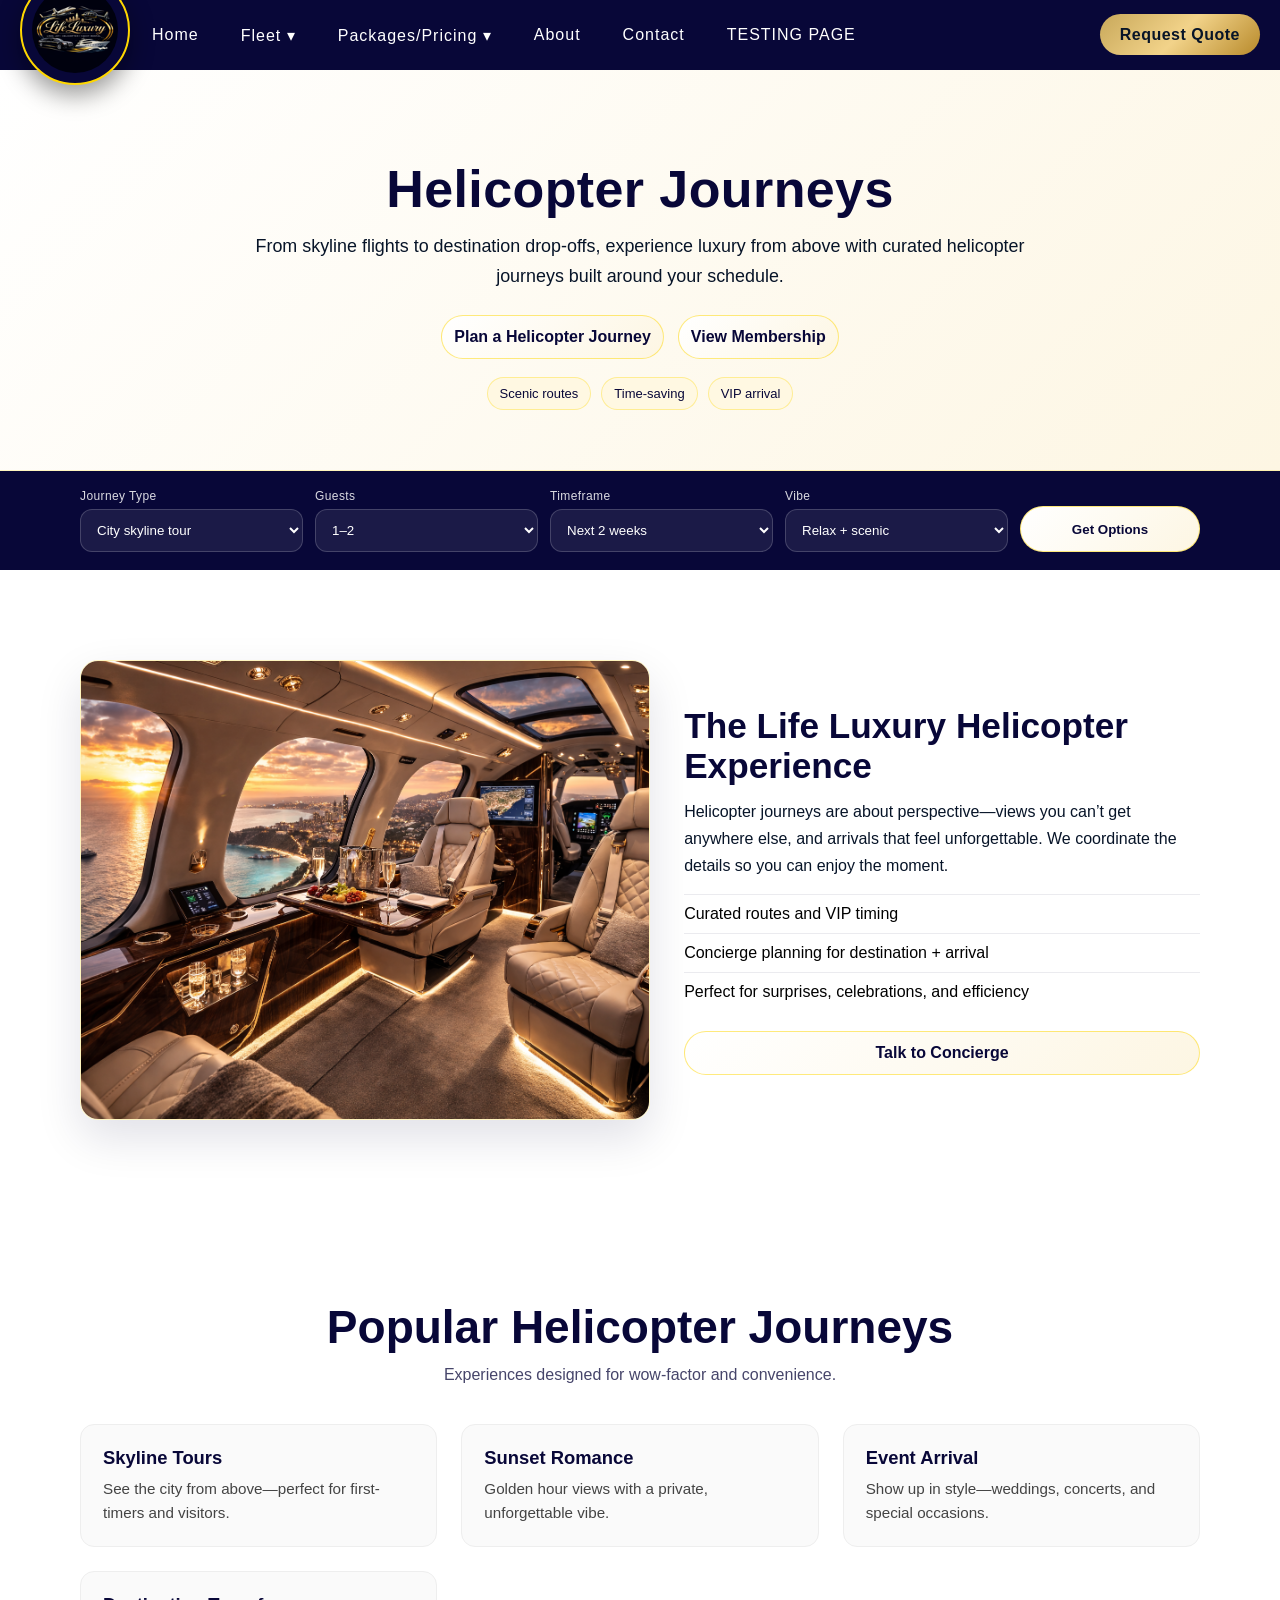
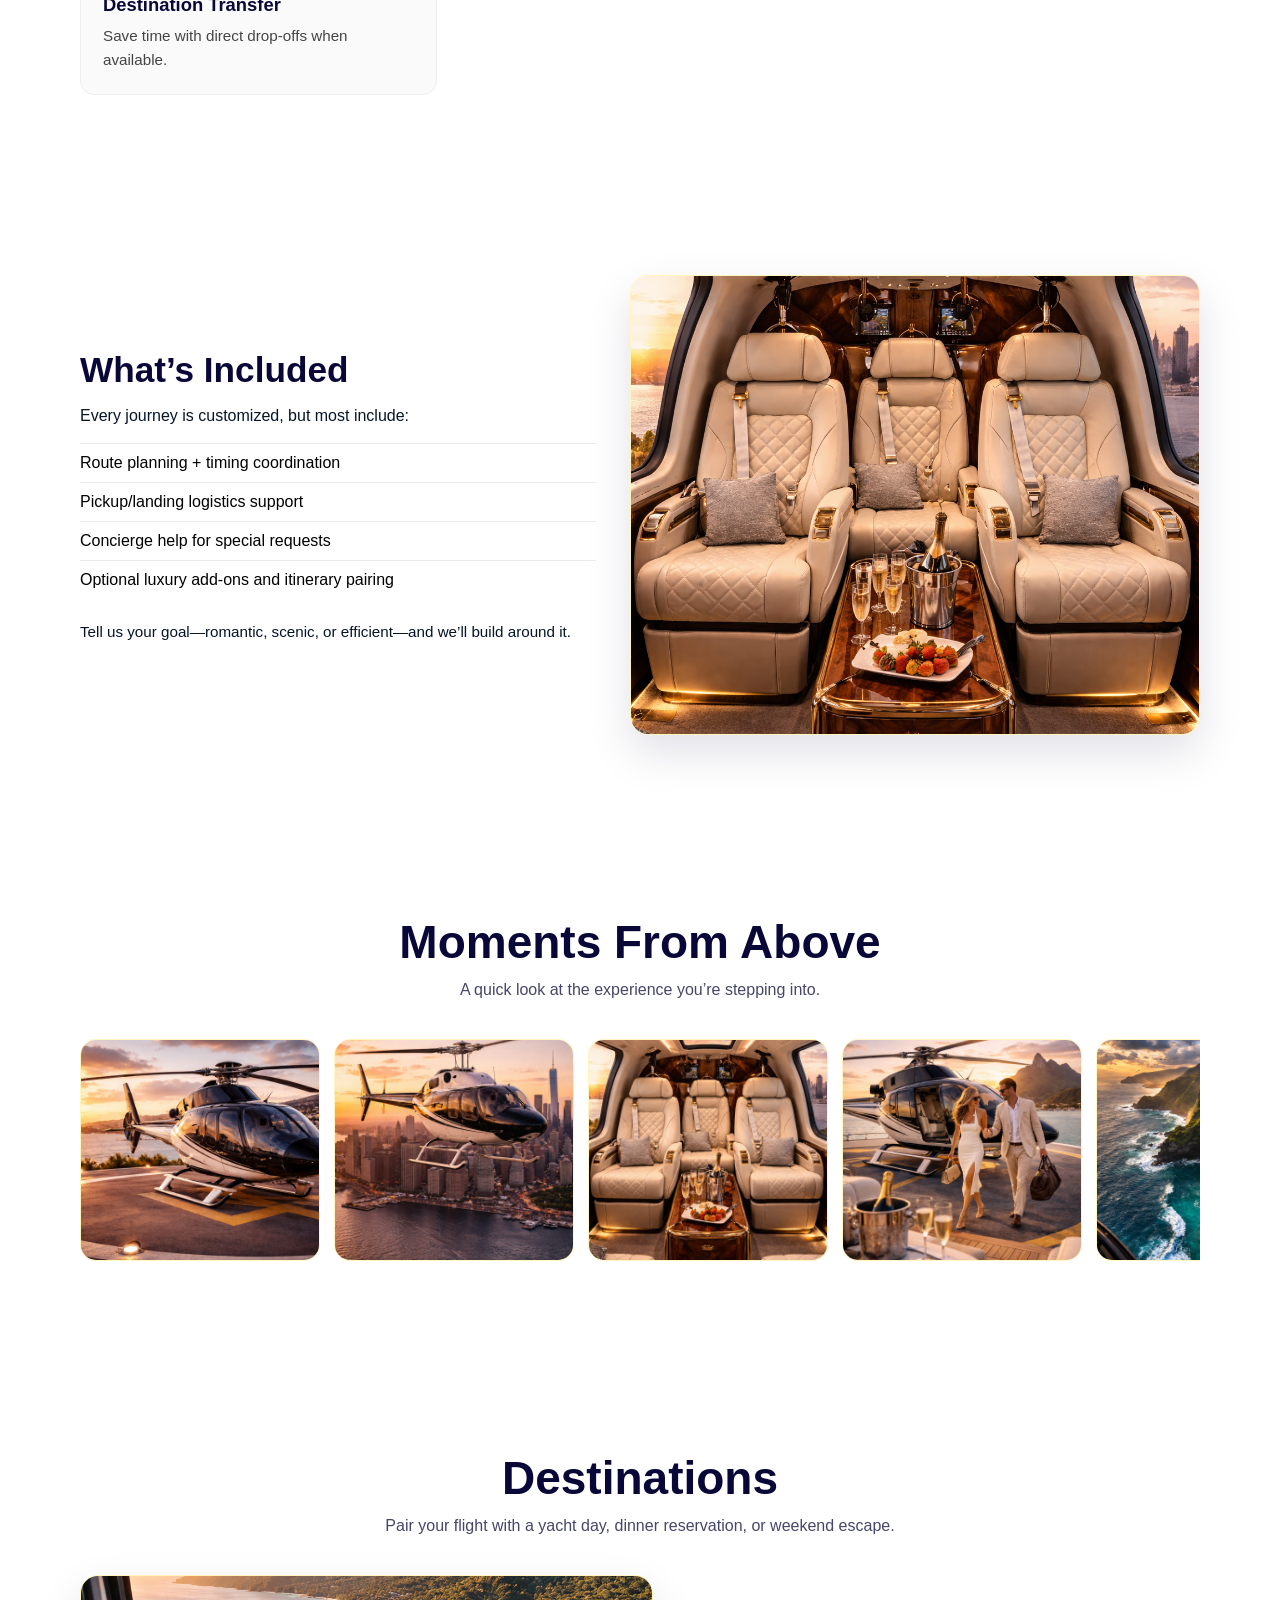
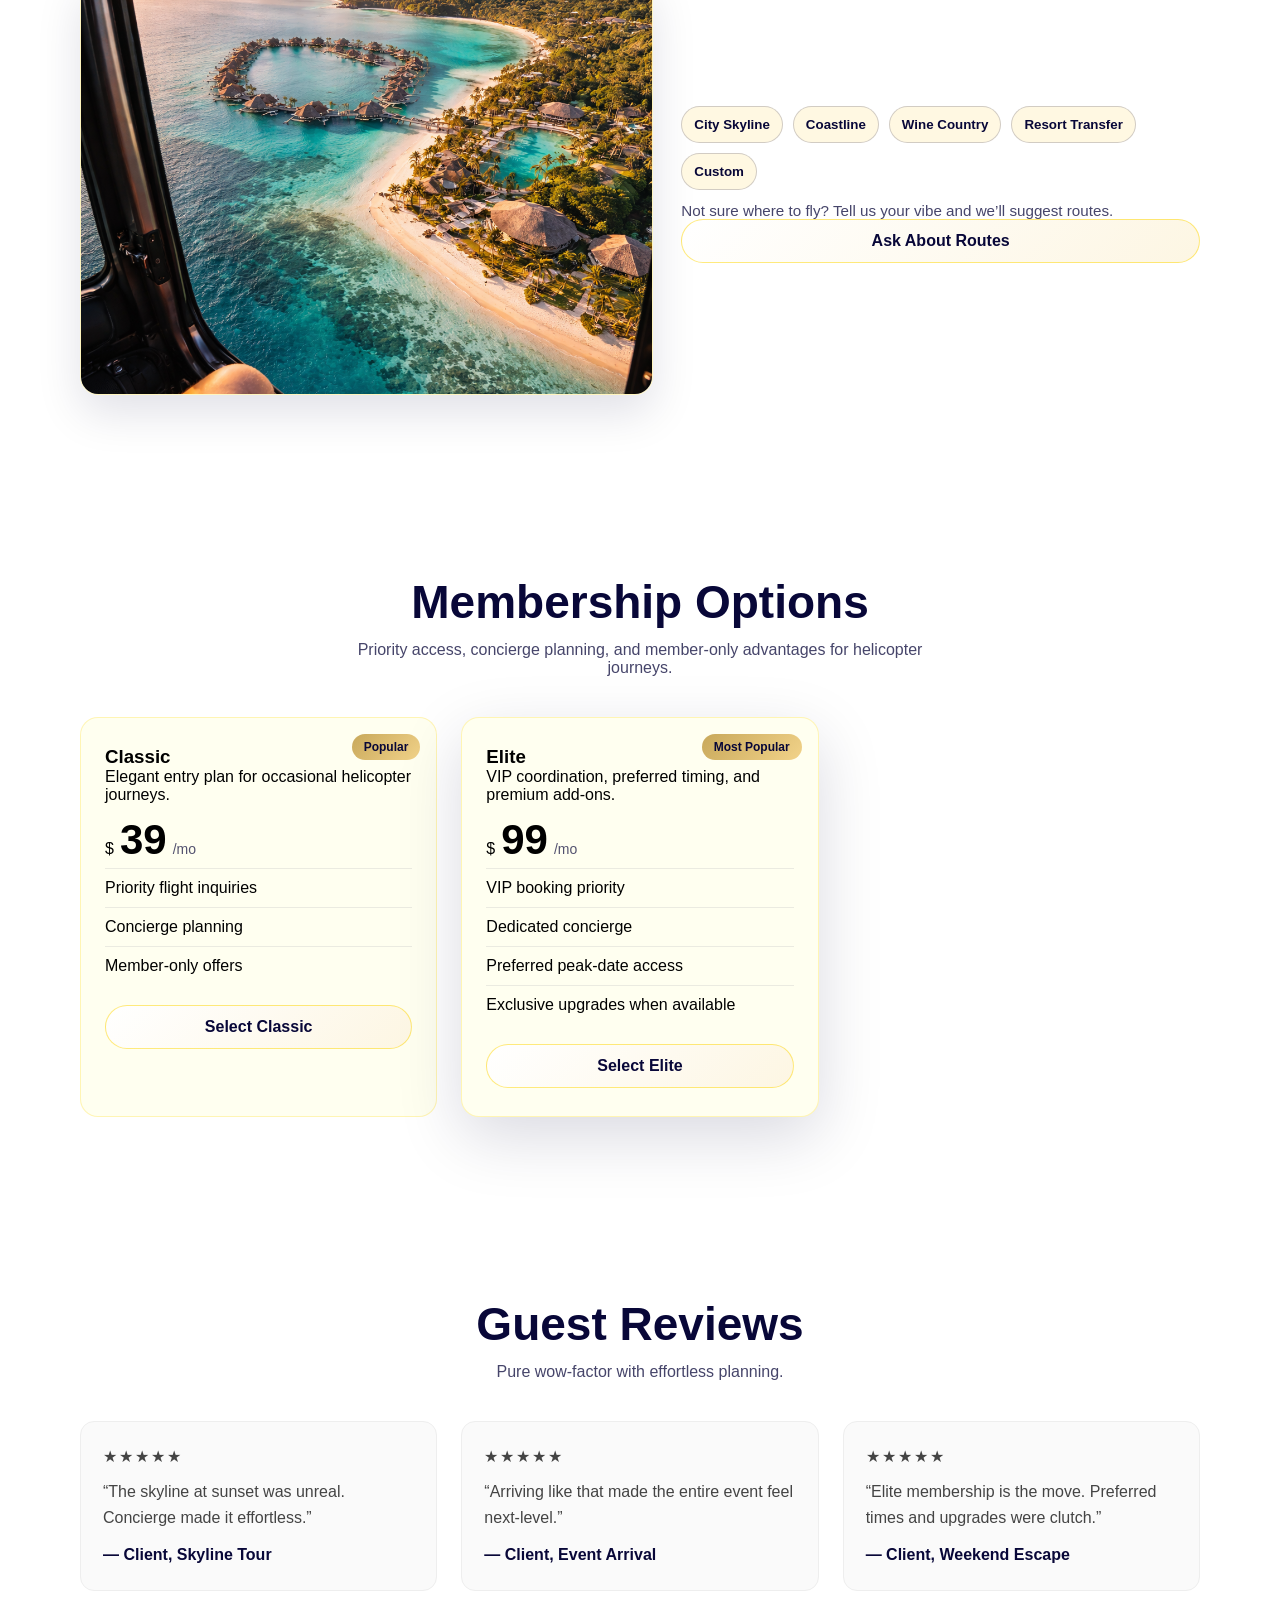
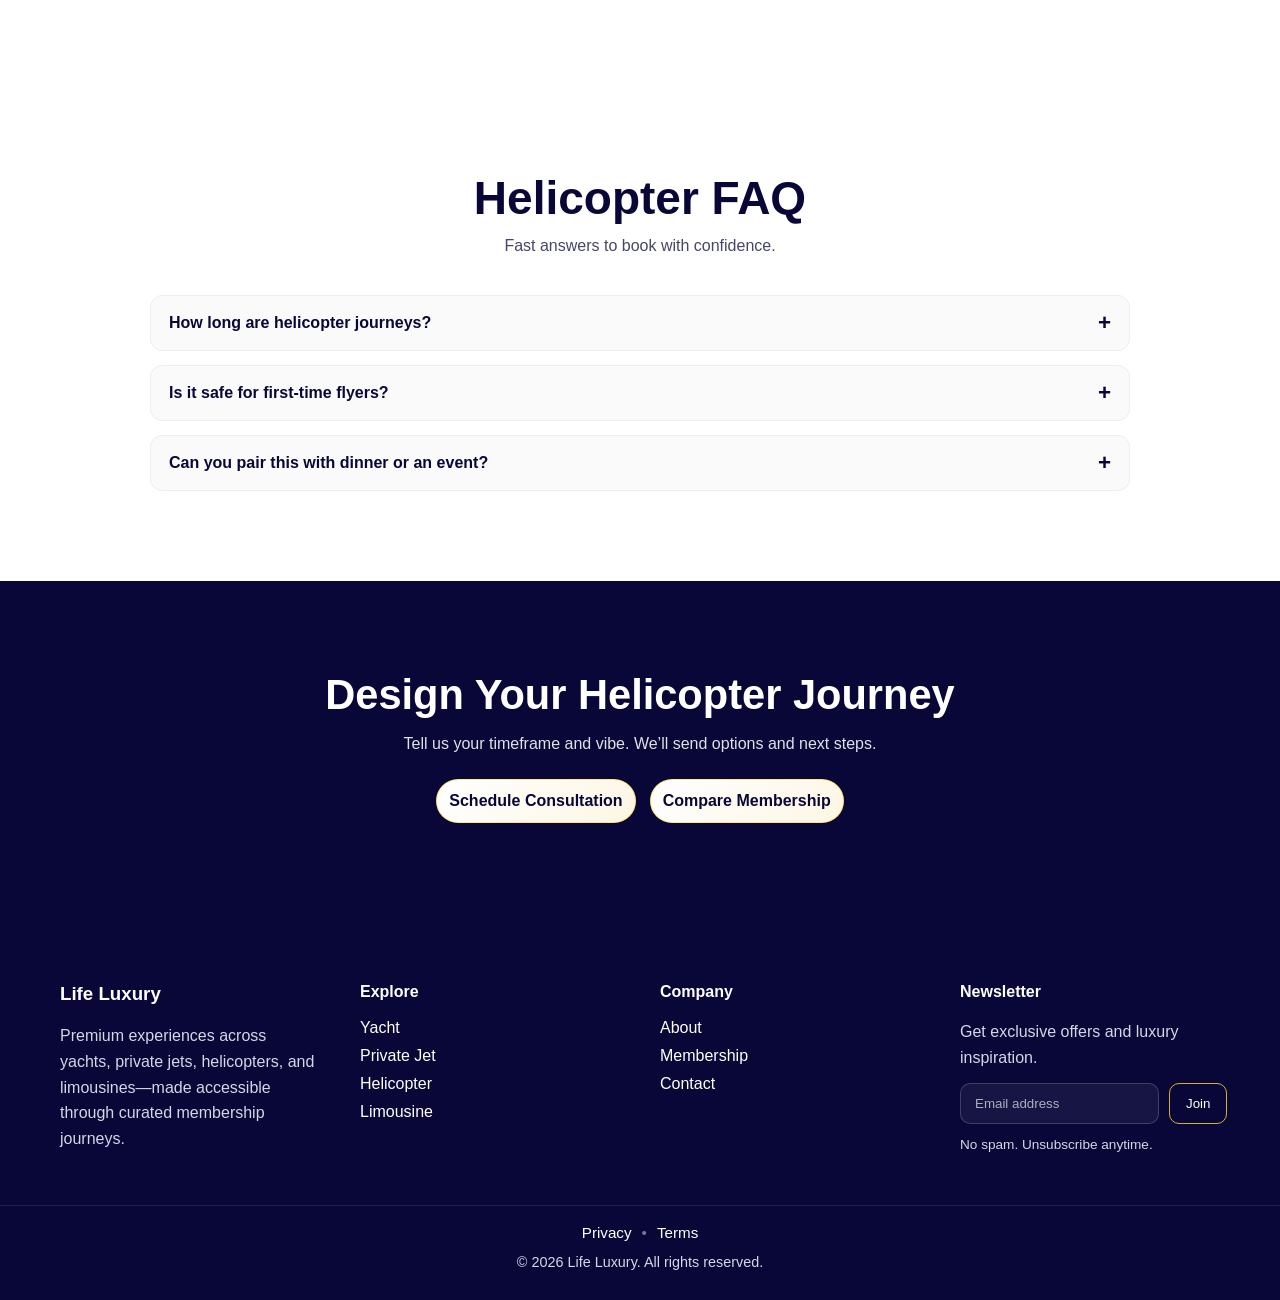
==== commit 409d23da: "add more images and to new pages" ====
--- a/helicopters.html
+++ b/helicopters.html
@@ -263,35 +263,35 @@
         >
           <figure class="lux-gallery-item">
             <img
-              src="images/helicopter-on-helopad.png"
+              src="images/helicopter-on-pad.png"
               alt="Helicopter at helipad"
               loading="lazy"
             />
           </figure>
           <figure class="lux-gallery-item">
             <img
-              src="images/heli-gallery-2.jpg"
+              src="images/city landscape.png"
               alt="Helicopter over city skyline"
               loading="lazy"
             />
           </figure>
           <figure class="lux-gallery-item">
             <img
-              src="images/heli-gallery-3.jpg"
+              src="images/helicopter-cabin.png"
               alt="Luxury helicopter cabin seating"
               loading="lazy"
             />
           </figure>
           <figure class="lux-gallery-item">
             <img
-              src="images/heli-gallery-4.jpg"
+              src="images/couple-arriving.png"
               alt="Couple arriving by helicopter"
               loading="lazy"
             />
           </figure>
           <figure class="lux-gallery-item">
             <img
-              src="images/heli-gallery-5.jpg"
+              src="images/helicopter-view-one.png"
               alt="Scenic coastline helicopter view"
               loading="lazy"
             />
@@ -314,7 +314,7 @@
         <div class="lux-destinations">
           <div class="lux-destinations-media">
             <img
-              src="images/heli-destination.jpg"
+              src="images/Helicopter–view – two.png"
               alt="Luxury destination from helicopter travel"
               loading="lazy"
             />
